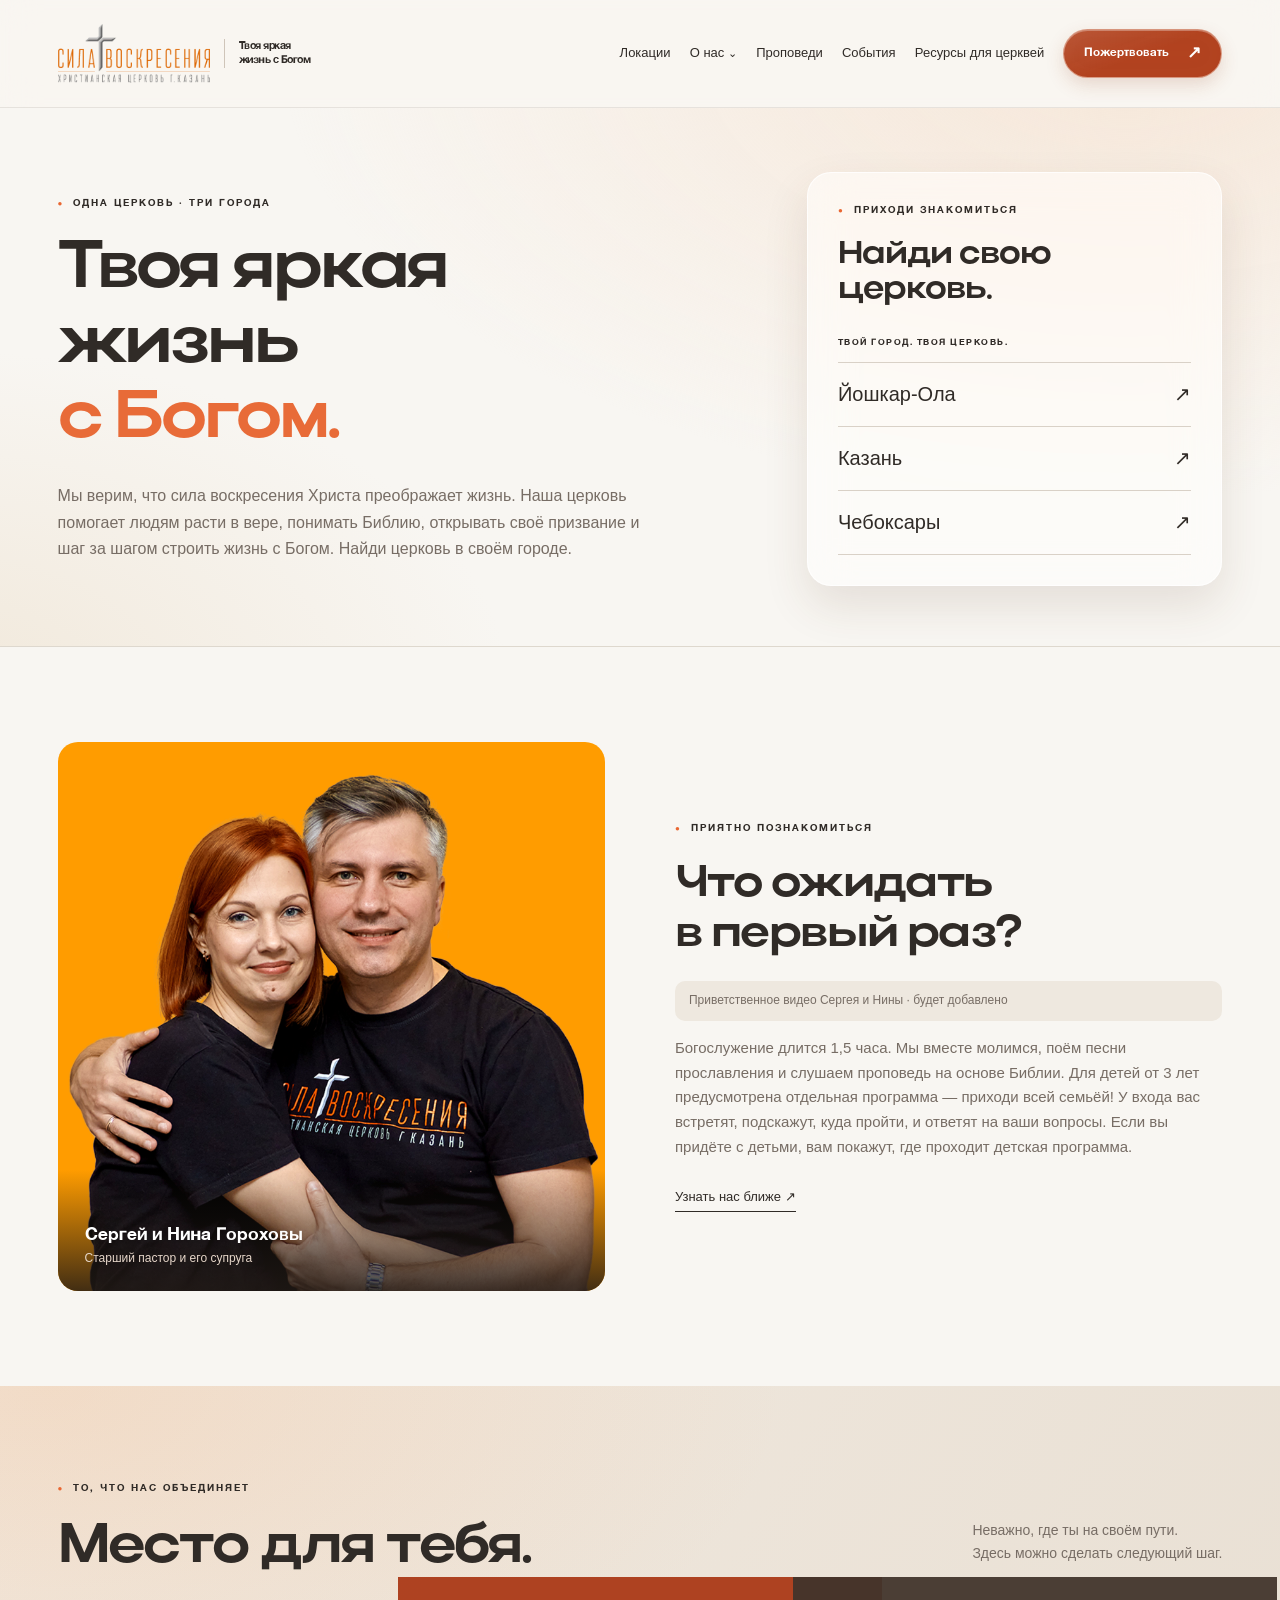
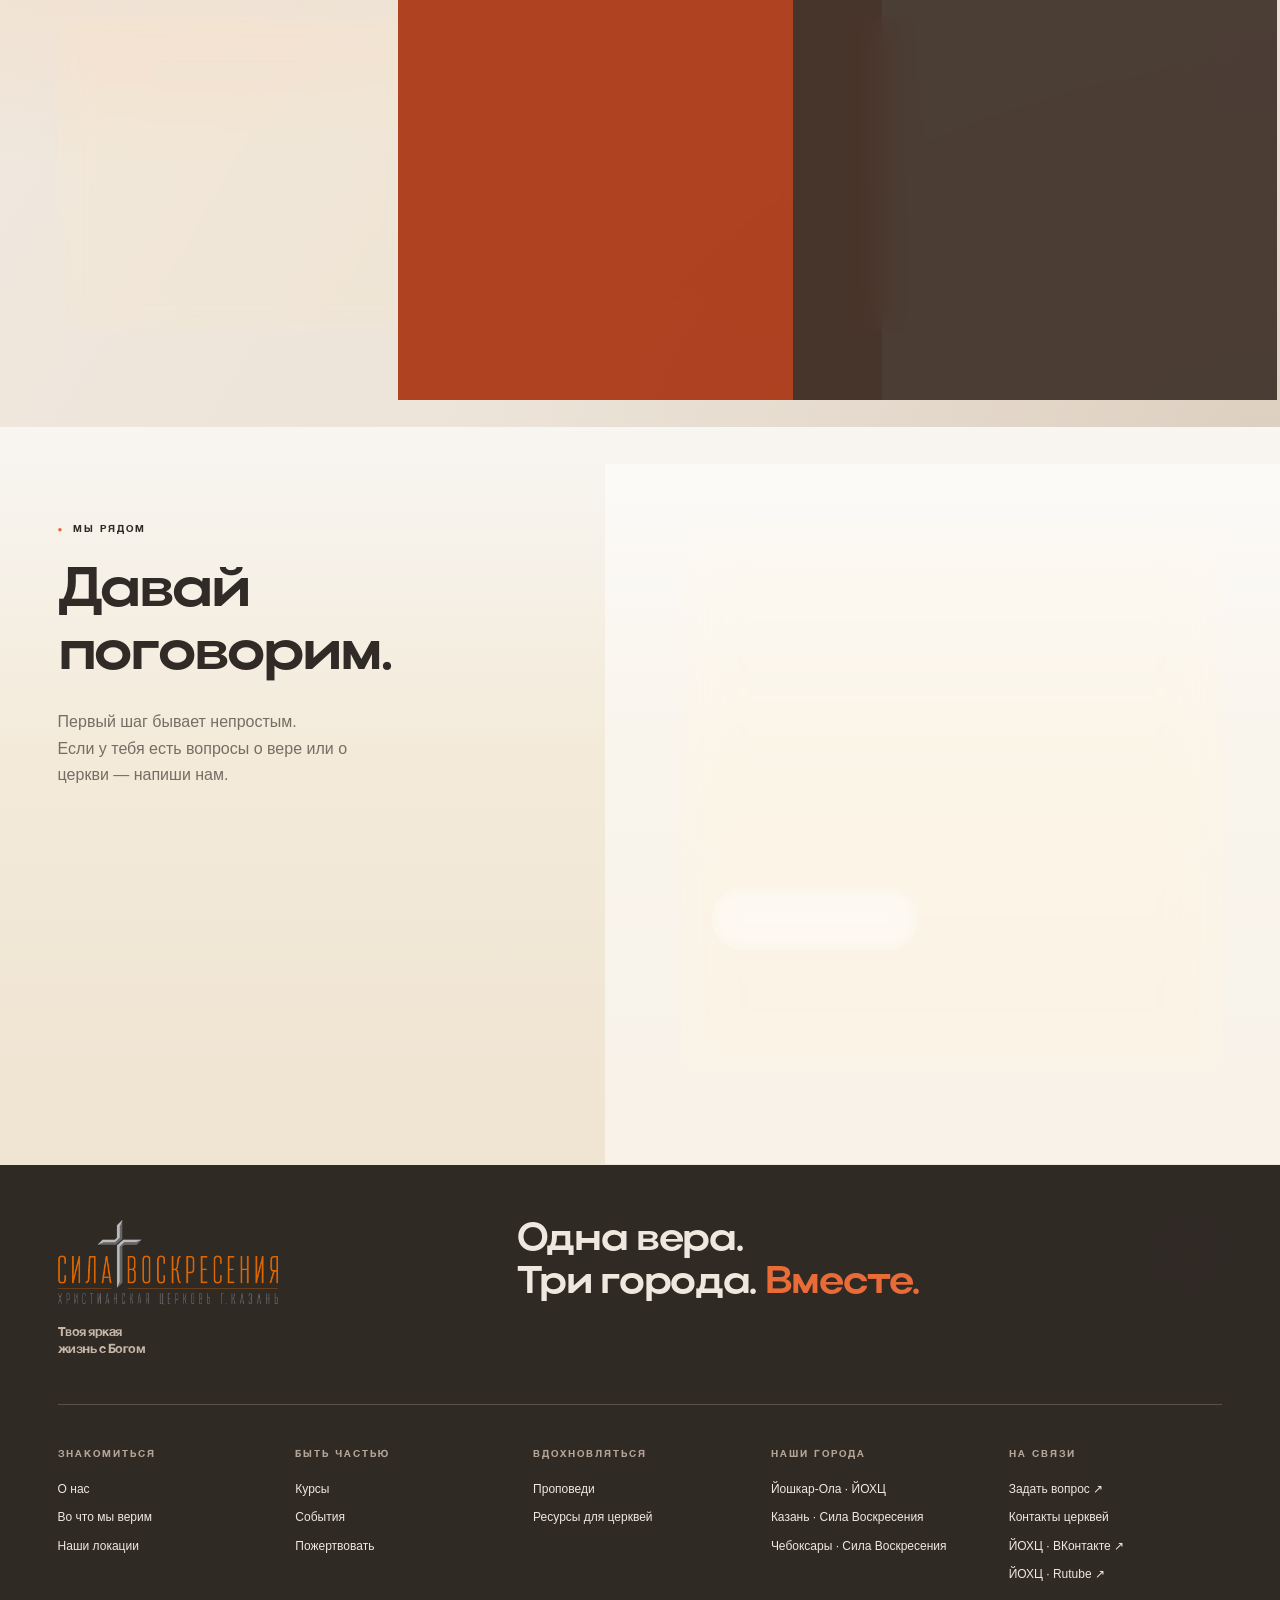
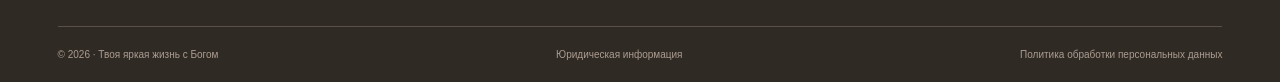
==== site/shell.html @ f7234755 "Import church website sources and assets from workspace archive Co-authored-by: arena-agent <2970537" ====
<!doctype html><html lang="ru"><head><meta charset="utf-8"><meta name="viewport" content="width=device-width, initial-scale=1"><title>Твоя яркая жизнь с Богом</title><link rel="stylesheet" href="style.css?v=glass2"></head><body><header><a class="brand" href="#/" aria-label="Главная"><img class="brand-logo" src="assets/logo.png" alt="Сила Воскресения — христианская церковь г. Казань"><span class="brand-tagline">Твоя яркая<br>жизнь с Богом</span></a><button class="mobile" aria-label="Открыть меню" onclick="document.querySelector('nav').classList.toggle('open')">☰</button><nav><a href="#/locations">Локации</a><div class="dropdown"><a href="#/about">О нас <small>⌄</small></a><div><a href="#/about">Кто мы</a><a href="#/beliefs">Во что мы верим</a><a href="#/courses">Курсы</a></div></div><a href="#/sermons">Проповеди</a><a href="#/events">События</a><a href="#/resources">Ресурсы для церквей</a><a class="button small" href="#/donate">Пожертвовать <span>↗</span></a></nav></header><main id="app"></main><footer><div class="footer-top"><a class="brand" href="#/"><img class="brand-logo" src="assets/logo.png" alt="Сила Воскресения — христианская церковь г. Казань"><span class="brand-tagline">Твоя яркая<br>жизнь с Богом</span></a><h2>Одна вера.<br>Три города. <em>Вместе.</em></h2><a class="round" href="#/locations">↗</a></div><div class="footer-links"><div><span class="eyebrow">ЗНАКОМИТЬСЯ</span><a href="#/about">О нас</a><a href="#/beliefs">Во что мы верим</a><a href="#/locations">Наши локации</a></div><div><span class="eyebrow">БЫТЬ ЧАСТЬЮ</span><a href="#/courses">Курсы</a><a href="#/events">События</a><a href="#/donate">Пожертвовать</a></div><div><span class="eyebrow">ВДОХНОВЛЯТЬСЯ</span><a href="#/sermons">Проповеди</a><a href="#/resources">Ресурсы для церквей</a></div><div><span class="eyebrow">НАШИ ГОРОДА</span><a href="#/city/0">Йошкар-Ола · ЙОХЦ</a><a href="#/city/1">Казань · Сила Воскресения</a><a href="#/city/2">Чебоксары · Сила Воскресения</a></div><div><span class="eyebrow">НА СВЯЗИ</span><a href="#/question">Задать вопрос ↗</a><span>Контакты церквей</span><a href="https://vk.ru/yoccenter" target="_blank" rel="noopener noreferrer">ЙОХЦ · ВКонтакте ↗</a><a href="https://rutube.ru/channel/25806339/" target="_blank" rel="noopener noreferrer">ЙОХЦ · Rutube ↗</a></div></div><div class="legal"><span>© 2026 · Твоя яркая жизнь с Богом</span><a href="#/legal">Юридическая информация</a><a href="#/privacy">Политика обработки персональных данных</a></div></footer><div id="toast" role="status"></div><script src="app.js?v=glass2"></script></body></html>
---- site/style.css ----
@font-face{font-family:Actaya;src:local('Actaya');font-weight:700}*{box-sizing:border-box}html{scroll-behavior:smooth}body{margin:0;background:#f8f6f2;color:#302b27;font-family:Helvetica,Arial,sans-serif;font-size:16px;line-height:1.55}a{color:inherit;text-decoration:none}button,input,textarea,select{font:inherit}button,a,input,textarea,select{ -webkit-tap-highlight-color:transparent}button{cursor:pointer}header{height:104px;display:flex;align-items:center;justify-content:space-between;padding:0 4.5%;border-bottom:1px solid #e1ddd5;background:#f8f6f2;position:relative;z-index:5}.brand{display:flex;align-items:center;gap:11px;font-size:15px;line-height:1.12;font-weight:700;letter-spacing:-.5px}.brand-mark{font-size:59px;color:#ed652c;line-height:1}nav{display:flex;gap:29px;align-items:center;font-size:13px}nav a:hover{color:#d75b2a}.dropdown{position:relative;padding:25px 0}.dropdown>div{display:none;position:absolute;top:65px;left:-20px;width:210px;background:#fff;padding:18px;box-shadow:0 12px 32px #32271d18}.dropdown:hover>div,.dropdown:focus-within>div{display:grid;gap:12px}.button{display:inline-flex;align-items:center;justify-content:space-between;gap:35px;padding:18px 25px;border:0;background:#ee6a32;color:#fff;border-radius:3px;font-size:14px;line-height:1.4;font-weight:500}.button:hover{background:#d95723;color:white}.button.small{padding:13px 18px;font-size:12px}.button.dark{background:#332d28}.button.outline{border:1px solid #c7beb4;background:none;color:#342b25}.eyebrow{text-transform:uppercase;font-size:10px;letter-spacing:2px;font-weight:600;display:block}.dot:before{content:'●';color:#e96732;margin-right:9px;font-size:8px}h1,h2,h3{font-family:Actaya,Helvetica,Arial,sans-serif;line-height:1.02;letter-spacing:-2.5px;font-weight:700;margin:0}h1{font-size:clamp(58px,6.5vw,102px)}h2{font-size:clamp(38px,4.4vw,66px)}h3{font-size:28px;letter-spacing:-1px}p{color:#776d65;line-height:1.65}em{font-style:normal;color:#e86b38}.hero{padding:59px 4.5% 0}.hero-top{display:grid;grid-template-columns:1.55fr 1fr;gap:9%;padding-bottom:46px}.hero h1{margin-top:22px;max-width:780px}.hero h1 em{display:block}.hero-aside{padding-top:15px}.hero-aside p{font-size:14px;max-width:370px;margin:0 0 22px}.location-list{border-top:1px solid #d9d1c7}.location-list a{display:flex;align-items:center;justify-content:space-between;padding:12px 2px;border-bottom:1px solid #d9d1c7;font-size:18px;font-weight:500}.location-list a:hover{color:#e86b38;padding-left:10px}.location-list small{font-size:10px;font-weight:400;color:#92867c;margin-left:12px}.hero-photo{height:460px;position:relative;overflow:hidden;border-radius:5px;background:#6a5847}.hero-photo img{width:100%;height:100%;object-fit:cover;object-position:50% 43%;filter:brightness(.72)}.hero-photo:after{content:'';position:absolute;inset:30% 0 0;background:linear-gradient(transparent,#24180cb3)}.photo-caption{position:absolute;bottom:32px;left:35px;color:#fff;z-index:1;font-size:30px;line-height:1.2;letter-spacing:-1px}.photo-caption small{display:block;font-size:10px;letter-spacing:2px;margin-bottom:15px}.photo-badge{position:absolute;bottom:30px;right:30px;z-index:1;border:1px solid #ffffff70;color:white;border-radius:40px;padding:9px 18px;font-size:11px}.ticker{display:flex;justify-content:space-between;padding:26px 3px;font-size:11px;letter-spacing:2px;border-bottom:1px solid #ded8ce}.ticker span:nth-child(even){color:#e96632}.section{padding:95px 4.5%}.section-heading{display:flex;justify-content:space-between;align-items:end;margin-bottom:38px;gap:30px}.section-heading .eyebrow{margin-bottom:20px}.section-heading p{max-width:340px;font-size:14px}.welcome{display:grid;grid-template-columns:1.1fr 1fr;gap:7%;align-items:center}.video-placeholder{height:370px;background:#e7e0d6;display:flex;align-items:center;justify-content:center;position:relative;border-radius:4px;overflow:hidden}.video-placeholder:before{content:'✳';position:absolute;font-size:360px;color:#ded2c2;transform:rotate(-10deg)}.play{height:72px;width:72px;background:#f8f6f2;border:0;border-radius:50%;z-index:1;font-size:20px;color:#e66a33}.video-placeholder .label{position:absolute;bottom:22px;left:24px;font-size:12px}.welcome h2{margin:22px 0}.welcome p{font-size:14px}.textlink{display:inline-block;border-bottom:1px solid;padding-bottom:4px;font-size:13px;margin-top:12px}.values{background:#eae4da}.value-grid{display:grid;grid-template-columns:repeat(3,1fr);gap:20px}.value-card{padding:32px;background:#f7f4ed;min-height:305px;border-radius:4px}.value-icon{font-size:62px;color:#db6537;height:100px;line-height:1}.value-card p{font-size:14px;max-width:310px}.value-card:nth-child(2){background:#d66d42;color:white}.value-card:nth-child(2) p,.value-card:nth-child(2) .value-icon{color:#ffede1}.value-card:nth-child(3){background:#4b4036;color:#fff}.value-card:nth-child(3) p{color:#d4c9be}.question{display:grid;grid-template-columns:1fr 1fr;gap:12%}.question h2{margin:23px 0}.question p{max-width:330px}.form-grid{display:grid;grid-template-columns:1fr 1fr;gap:17px}label{display:block;font-size:12px}input,select,textarea{width:100%;background:transparent;border:0;border-bottom:1px solid #c6bcb0;padding:13px 0;outline:none;border-radius:0;color:#3b322a}input:focus,select:focus,textarea:focus{border-color:#e86631}textarea{resize:vertical;min-height:90px}.full{grid-column:1/-1}.check{display:flex;gap:10px;align-items:start;font-size:10px;color:#7d746c;margin:20px 0}.check input{width:auto;margin-top:3px}.check a{text-decoration:underline}footer{padding:55px 4.5% 20px;background:#302a25;color:#eee8de}.footer-top{display:flex;align-items:start;justify-content:space-between;padding-bottom:45px;border-bottom:1px solid #5a5047}.footer-top h2{font-size:45px}.round{border:1px solid #827366;border-radius:50%;width:65px;height:65px;display:grid;place-items:center;font-size:28px}.footer-links{display:grid;grid-template-columns:repeat(4,1fr);padding:42px 0;gap:20px}.footer-links>div{display:flex;flex-direction:column;gap:10px;font-size:12px}.footer-links .eyebrow{color:#b5a596;margin-bottom:7px}.legal{display:flex;justify-content:space-between;gap:20px;border-top:1px solid #5a5047;padding-top:20px;color:#ab9d91;font-size:10px}.page-head{padding:65px 4.5% 48px;background:#eee8df}.page-head h1{font-size:70px;margin:22px 0}.page-head p{max-width:650px}.crumb{font-size:12px;color:#918176}.cards{display:grid;grid-template-columns:repeat(3,1fr);gap:24px}.card{padding:32px;border:1px solid #d9d0c4;border-radius:4px;display:flex;flex-direction:column;align-items:start;gap:18px}.card .number{font-size:12px;color:#b09784}.card p{font-size:14px;flex:1;margin:0}.card a{margin-top:auto}.card h3{line-height:1.15}.filters{display:flex;flex-wrap:wrap;gap:10px;margin-bottom:35px}.chip{border:1px solid #cfc4b6;border-radius:30px;background:none;color:#66594e;padding:10px 22px;font-size:13px}.chip.active{background:#e86b38;color:white;border-color:#e86b38}.content{max-width:850px;margin:auto}.content h2{font-size:40px;margin:42px 0 20px}.content h3{margin:30px 0 15px}.content p{font-size:16px}.content li{margin-bottom:18px;color:#776d65}.placeholder{background:#e9e2d8;padding:45px 30px;border-radius:4px;text-align:center;color:#8f7f70;min-height:150px;display:grid;place-items:center}.info-grid{display:grid;grid-template-columns:1fr 1fr;gap:24px;margin:30px 0}.empty{padding:45px;border:1px dashed #c6b8a8;color:#847364;text-align:center}.notice{font-size:12px;color:#8f7764;background:#eee7dd;padding:16px 20px;margin-top:20px}.mobile{display:none}#toast{position:fixed;bottom:25px;left:50%;transform:translateX(-50%);padding:18px 25px;background:#302a25;color:#fff;z-index:20;border-radius:4px;display:none;max-width:90%;font-size:14px}.search{max-width:550px;margin-bottom:30px}.donate-options{display:grid;grid-template-columns:1fr 1fr;gap:12px;margin-bottom:25px}.donate-options button{border:1px solid #d2c5b5;padding:18px;background:transparent;text-align:left}.donate-options button.active{border-color:#e86b38;background:#f5e0d3}@media(min-width:1500px){body{max-width:1800px;margin:auto}}@media(max-width:1050px){nav{gap:15px;font-size:11px}header{padding:0 3%}.brand{font-size:12px}.hero-top{gap:5%}.location-list small{display:none}}@media(max-width:760px){header{height:80px;padding:0 6%}.brand{font-size:13px}.brand-mark{font-size:48px}.mobile{display:block;border:0;background:none;font-size:26px}nav{display:none;position:absolute;top:80px;left:0;right:0;background:#f8f6f2;padding:25px 6%;font-size:15px;box-shadow:0 12px 20px #352b241a}nav.open{display:flex;flex-direction:column;align-items:stretch}.dropdown{padding:0}.dropdown>div{position:static;box-shadow:none;background:none}.hero{padding:35px 6% 0}.hero-top{grid-template-columns:1fr;gap:28px;padding-bottom:30px}h1{font-size:61px;letter-spacing:-3px}.hero h1{margin-top:18px}.hero-aside{padding:0}.hero-aside p{max-width:100%;font-size:14px}.hero-photo{height:340px}.photo-caption{left:22px;bottom:25px;font-size:25px}.photo-badge{display:none}.ticker{font-size:8px;letter-spacing:1px}.ticker span:last-child,.ticker span:nth-last-child(2){display:none}.section{padding:58px 6%}.welcome,.question{grid-template-columns:1fr;gap:35px}.video-placeholder{height:280px}.welcome{display:flex;flex-direction:column-reverse;align-items:stretch}.section-heading{align-items:start;flex-direction:column;gap:10px}.section-heading p{margin:0}.value-grid,.cards{grid-template-columns:1fr}.value-card{min-height:260px}.footer-top{flex-wrap:wrap;gap:35px}.footer-top h2{font-size:34px}.round{width:48px;height:48px}.footer-links{grid-template-columns:1fr 1fr;gap:30px}.legal{flex-direction:column;gap:12px}.page-head{padding:40px 6% 30px}.page-head h1{font-size:49px;letter-spacing:-2px}.info-grid,.donate-options{grid-template-columns:1fr}.form-grid{gap:18px}.content h2{font-size:34px}.question h2{font-size:48px}}

/* Brand assets and softer controls */
.brand-logo{display:block;width:170px;height:auto;flex-shrink:0}.brand-tagline{padding-left:14px;border-left:1px solid #cfc5b9;font-size:12px;line-height:1.3;white-space:nowrap}header .brand{gap:14px}header nav{gap:21px}footer .brand{flex-direction:column;align-items:start;gap:20px}footer .brand-logo{width:220px}footer .brand-tagline{border-left:0;padding:0;color:#c6b7a9;font-size:13px}.button{border-radius:999px;transition:background .2s,transform .2s,box-shadow .2s}.button:hover{transform:translateY(-2px);box-shadow:0 7px 18px #8d42151a}.button:active{transform:translateY(0);box-shadow:none}.button span{font-size:17px}.donate-options button{border-radius:16px;transition:background .2s,border-color .2s}.chip{transition:background .2s,transform .2s}.chip:hover{transform:translateY(-1px);border-color:#e86b38}a:focus-visible,button:focus-visible{outline:3px solid #e86b38;outline-offset:5px}.pastor-portrait{margin:0;position:relative;background:#ff9c00;border-radius:20px;overflow:hidden}.pastor-portrait img{display:block;width:100%;height:auto}.pastor-portrait figcaption{position:absolute;bottom:0;left:0;right:0;padding:52px 27px 24px;background:linear-gradient(transparent,#211a16d9);color:#fff;display:flex;flex-direction:column;line-height:1.5}.pastor-portrait figcaption strong{font-size:18px;font-weight:500}.pastor-portrait figcaption span{font-size:12px;color:#e6d6c9}.content>.pastor-portrait{max-width:620px}.welcome .pastor-portrait{max-width:560px}.mobile{border-radius:10px}
@media(max-width:1200px) and (min-width:761px){header .brand-tagline{display:none}header nav{gap:16px}.brand-logo{width:150px}}
@media(max-width:760px){header .brand-logo{width:145px}header .brand{gap:10px}header .brand-tagline{font-size:10px;padding-left:10px}.welcome .pastor-portrait{width:100%;max-width:100%}.pastor-portrait{border-radius:16px}.pastor-portrait figcaption{padding:45px 20px 20px}.button{padding:16px 23px}.footer-top .brand{width:100%}}

/* Layout revision: header, hero and actions */
header{height:auto;min-height:108px;gap:28px;padding:18px 4.5%}header .brand{flex-shrink:0}header .brand-logo{width:152px}header .brand-tagline{display:block;font-size:11px}header nav{gap:clamp(14px,1.5vw,25px);flex-wrap:nowrap}header nav>a,.dropdown>a{white-space:nowrap}.button{max-width:100%;min-height:48px;gap:18px;text-align:left;line-height:1.4;vertical-align:middle;flex-shrink:0}.button span{flex-shrink:0}.button.small{min-height:44px;padding:12px 20px;white-space:nowrap}.card{min-width:0}.card .button{width:100%;margin-top:auto;white-space:normal}.hero{padding-top:64px;padding-bottom:60px;border-bottom:1px solid #ded8ce}.hero-top{grid-template-columns:minmax(0,1.35fr) minmax(290px,.85fr);gap:clamp(36px,7vw,110px);padding:0;align-items:center}.hero h1{font-size:clamp(58px,6.3vw,96px);letter-spacing:-3.5px}.vision-copy{font-size:16px;max-width:590px;margin:26px 0 0}.hero-aside{padding:30px;background:#eee8df;border:1px solid #ded5ca;border-radius:20px;min-width:0}.hero-aside h2{font-size:38px;letter-spacing:-1.5px;margin:18px 0 28px}.hero-aside>.eyebrow:not(.dot){font-size:9px;letter-spacing:1.5px}.location-list a{gap:20px;font-size:20px;padding:16px 0}.location-list a>span:first-child{min-width:0}.location-list small{display:none}.location-list a>span:last-child{flex-shrink:0}.welcome{grid-template-columns:minmax(0,1fr) minmax(0,1fr);gap:6%}.welcome p{font-size:15px}.video-note{padding:10px 14px;border-radius:10px;background:#eee8df;font-size:12px!important}.question{grid-template-columns:minmax(0,1fr) minmax(0,1fr);gap:7%}.form-grid>*{min-width:0}.info-grid{grid-template-columns:repeat(2,minmax(0,1fr))}.content>.button{margin:8px 8px 8px 0}.footer-top{gap:32px}.footer-top h2{min-width:0}h1,h2,h3{overflow-wrap:break-word}
@media(max-width:1250px){header{min-height:94px;padding:14px 5%}header .brand-tagline{display:block}.mobile{display:grid;place-items:center;width:46px;height:46px;border:1px solid #d6cabe;background:transparent;font-size:25px;flex-shrink:0}header nav{display:none;position:absolute;top:100%;left:0;right:0;padding:24px 5%;background:#f8f6f2;border-bottom:1px solid #d7cbbd;box-shadow:0 12px 20px #352b2410;font-size:15px}header nav.open{display:flex;flex-direction:column;align-items:stretch;gap:0}header nav.open>a{padding:14px 0;border-bottom:1px solid #e2d9cf}header nav.open>.button{padding:14px 22px;margin-top:15px;align-self:flex-start;border-bottom:0}.dropdown{padding:14px 0;border-bottom:1px solid #e2d9cf}.dropdown>div{position:static;box-shadow:none;padding:16px 0 0 16px;background:transparent;width:auto;gap:14px}.hero-top{gap:35px}.value-card{padding:26px}.cards{grid-template-columns:repeat(2,minmax(0,1fr))}}
@media(min-width:761px) and (max-width:1000px){.hero h1{font-size:60px}.hero-top{grid-template-columns:minmax(0,1.15fr) minmax(280px,1fr);gap:28px}.hero-aside{padding:24px}.vision-copy{font-size:14px}.hero-aside h2{font-size:33px}.section{padding-top:65px;padding-bottom:65px}.value-grid{gap:14px}.value-card{padding:22px}.value-card h3{font-size:24px}.value-card p{font-size:13px}}
@media(max-width:760px){header{min-height:88px;padding:14px 6%}header .brand-logo{width:138px}header .brand-tagline{font-size:10px;display:block}.hero{padding:36px 6% 42px}.hero-top{grid-template-columns:minmax(0,1fr);gap:32px}.hero h1{font-size:clamp(46px,9.5vw,66px);letter-spacing:-2.5px}.hero-aside{padding:24px}.hero-aside h2{font-size:34px}.vision-copy{font-size:15px;max-width:100%}.welcome{display:grid;grid-template-columns:minmax(0,1fr);gap:30px}.welcome .pastor-portrait{order:0}.welcome>div{order:1}.question{grid-template-columns:minmax(0,1fr);gap:28px}.cards,.info-grid{grid-template-columns:minmax(0,1fr)}.card .button{width:auto}.footer-top h2{font-size:32px}.footer-top .round{flex-shrink:0}.form-grid{grid-template-columns:minmax(0,1fr)}.full{grid-column:auto}.button{min-height:48px}.value-grid{grid-template-columns:minmax(0,1fr)}}
@media(max-width:380px){header .brand-tagline{font-size:9px;padding-left:8px}header .brand-logo{width:115px}.mobile{width:40px;height:40px}.hero h1{font-size:44px}}

/* Supplied Actay Wide Bold, with Cyrillic */
@font-face{font-family:'Actay Wide';src:url('assets/fonts/ActayWide-Bold.otf') format('opentype');font-weight:700;font-style:normal;font-display:swap}
h1,h2,h3{font-family:'Actay Wide',Helvetica,Arial,sans-serif;font-weight:700;letter-spacing:-.035em;line-height:1.12}
.hero h1{font-size:clamp(48px,5.3vw,82px);letter-spacing:-.045em;line-height:1.1}.hero-aside h2{font-size:32px;letter-spacing:-.03em}.page-head h1{font-size:clamp(38px,5.3vw,70px)}.card h3{font-size:25px;line-height:1.2}.value-card h3{font-size:25px}.footer-top h2{font-size:38px}.content h2{font-size:36px}.welcome h2{font-size:clamp(32px,3.5vw,52px)}
@media(max-width:1000px) and (min-width:761px){.hero h1{font-size:48px}.hero-top{grid-template-columns:minmax(0,1.15fr) minmax(280px,1fr)}.hero-aside h2{font-size:29px}.value-card h3{font-size:20px}.value-card{padding:20px}}
@media(max-width:760px){.hero h1{font-size:clamp(37px,7.6vw,59px)}h2{font-size:34px}.hero-aside h2{font-size:30px}.value-card h3{font-size:25px}.question h2{font-size:38px}.footer-top h2{font-size:29px}.content h2{font-size:30px}}

/* ---- Стекло в стиле Apple: точечно и сдержанно ---- */
html{scroll-padding-top:118px}
header{position:sticky;top:0;z-index:15;background:rgba(248,246,242,.72);-webkit-backdrop-filter:blur(18px) saturate(1.6);backdrop-filter:blur(18px) saturate(1.6);border-bottom:1px solid rgba(60,50,40,.1)}
.hero{background:radial-gradient(120% 150% at 88% -10%,#f6e7d9 0%,rgba(246,231,217,0) 55%),radial-gradient(90% 130% at -5% 110%,#f1e8da 0%,rgba(241,232,218,0) 50%)}
.hero-aside{background:rgba(255,255,255,.55);-webkit-backdrop-filter:blur(22px) saturate(1.5);backdrop-filter:blur(22px) saturate(1.5);border:1px solid rgba(255,255,255,.75);border-radius:24px;box-shadow:0 20px 45px rgba(90,60,35,.12)}
.dropdown>div{background:rgba(255,255,255,.8);-webkit-backdrop-filter:blur(20px) saturate(1.6);backdrop-filter:blur(20px) saturate(1.6);border:1px solid rgba(255,255,255,.85);border-radius:14px;box-shadow:0 16px 40px rgba(50,39,29,.16)}
.question{background:linear-gradient(180deg,#f8f6f2 0%,#f3ead9 45%,#f0e4d2 100%)}
.question form{background:rgba(255,255,255,.5);-webkit-backdrop-filter:blur(24px) saturate(1.5);backdrop-filter:blur(24px) saturate(1.5);border:1px solid rgba(255,255,255,.7);border-radius:22px;padding:30px;box-shadow:0 18px 50px rgba(60,45,30,.1)}
.question .notice{background:rgba(238,231,221,.55);border-radius:10px}
#toast{background:rgba(48,42,37,.78);-webkit-backdrop-filter:blur(16px) saturate(1.4);backdrop-filter:blur(16px) saturate(1.4);border:1px solid rgba(255,255,255,.14);border-radius:16px}
@media(max-width:760px){nav{top:100%;background:rgba(248,246,242,.9);-webkit-backdrop-filter:blur(24px) saturate(1.5);backdrop-filter:blur(24px) saturate(1.5);border-bottom:1px solid rgba(60,50,40,.1)}.dropdown>div{background:none;border:0;box-shadow:none;-webkit-backdrop-filter:none;backdrop-filter:none}.question form{padding:22px;border-radius:18px}html{scroll-padding-top:96px}}
@supports not ((backdrop-filter:blur(2px)) or (-webkit-backdrop-filter:blur(2px))){header{background:#f8f6f2}.hero-aside{background:#eee8df}.dropdown>div{background:#fff}.question form{background:#f7f4ed}#toast{background:#302a25}}
@media (prefers-reduced-transparency:reduce){header{background:#f8f6f2}.hero-aside{background:#eee8df}.dropdown>div{background:#fff}.question form{background:#f7f4ed}#toast{background:#302a25}}

/* Helvetica с кириллицей: в предоставленном файле есть только жирное начертание.
   Для обычного текста используем установленную Helvetica / Arial. */
@font-face{
  font-family:'Church Helvetica Bold';
  src:url('assets/fonts/helvetica_boldcyrusbyme.otf') format('opentype');
  font-style:normal;
  font-weight:700;
  font-display:swap;
}
strong,b,.brand-tagline,.eyebrow,.button,.chip.active{
  font-family:'Church Helvetica Bold',Helvetica,Arial,sans-serif;
}

/* Мягкие цветные блики под стеклом, без потери исходной палитры. */
.values{
  background:
    radial-gradient(ellipse at 4% 0%,rgba(243,189,145,.31),transparent 42%),
    radial-gradient(ellipse at 98% 100%,rgba(177,140,111,.18),transparent 44%),
    linear-gradient(120deg,#f1e9df,#e8dfd3);
}
.value-card,.card{
  border-radius:26px;
  border:1px solid rgba(255,255,255,.78);
  background:linear-gradient(145deg,rgba(255,255,255,.76),rgba(255,253,249,.43));
  box-shadow:inset 0 1px 0 rgba(255,255,255,.78),0 14px 36px rgba(85,60,41,.09);
  -webkit-backdrop-filter:blur(18px) saturate(135%);
  backdrop-filter:blur(18px) saturate(135%);
}
.value-card:nth-child(2){
  color:#fff;
  border-color:rgba(255,239,226,.38);
  background:
    linear-gradient(150deg,rgba(255,255,255,.11),transparent 46%),
    rgba(171,56,22,.94);
  box-shadow:inset 0 1px 0 rgba(255,255,255,.32),0 14px 36px rgba(113,55,30,.16);
}
.value-card:nth-child(2) p{color:#fff7f1}
.value-card:nth-child(2) .value-icon{color:#ffeddf}
.value-card:nth-child(3){
  color:#fff;
  border-color:rgba(255,246,237,.25);
  background:
    linear-gradient(150deg,rgba(255,255,255,.10),transparent 47%),
    rgba(65,52,43,.94);
  box-shadow:inset 0 1px 0 rgba(255,255,255,.25),0 14px 36px rgba(59,43,33,.15);
}
.value-card:nth-child(3) p{color:#eee5dc}

/* Полупрозрачные, но контрастные кнопки с тонкой внутренней подсветкой. */
.button{
  font-weight:700;
  color:#fff;
  border:1px solid rgba(255,239,225,.48);
  background:linear-gradient(160deg,rgba(255,255,255,.10),transparent 52%),rgba(174,56,19,.94);
  box-shadow:inset 0 1px 0 rgba(255,255,255,.30),0 7px 18px rgba(145,57,24,.17);
  -webkit-backdrop-filter:blur(14px) saturate(145%);
  backdrop-filter:blur(14px) saturate(145%);
  transition:background .2s,border-color .2s,transform .2s,box-shadow .2s;
}
.button:hover{
  color:#fff;
  background:linear-gradient(160deg,rgba(255,255,255,.11),transparent 52%),rgba(157,48,16,.96);
  border-color:rgba(255,244,231,.62);
  box-shadow:inset 0 1px 0 rgba(255,255,255,.36),0 10px 22px rgba(145,57,24,.22);
}
.button:active{transform:translateY(0);box-shadow:inset 0 1px 4px rgba(82,31,12,.16)}
.button.dark{
  background:linear-gradient(160deg,rgba(255,255,255,.12),transparent 55%),rgba(47,39,34,.94);
  border-color:rgba(255,255,255,.25);
}
.button.dark:hover{background:linear-gradient(160deg,rgba(255,255,255,.12),transparent 55%),rgba(37,30,26,.97)}
.button.outline{
  color:#45362c;
  border-color:rgba(132,101,79,.30);
  background:linear-gradient(150deg,rgba(255,255,255,.75),rgba(255,252,247,.36));
  box-shadow:inset 0 1px 0 rgba(255,255,255,.9),0 5px 15px rgba(75,52,36,.08);
}
.button.outline:hover{
  color:#9a3f1d;
  border-color:rgba(178,93,51,.45);
  background:linear-gradient(150deg,rgba(255,255,255,.9),rgba(249,237,226,.68));
  box-shadow:inset 0 1px 0 rgba(255,255,255,.95),0 8px 20px rgba(75,52,36,.12);
}
.chip,.donate-options button,.mobile{
  background:linear-gradient(145deg,rgba(255,255,255,.70),rgba(255,252,248,.32));
  border-color:rgba(149,122,103,.32);
  box-shadow:inset 0 1px 0 rgba(255,255,255,.75),0 5px 15px rgba(75,52,36,.05);
  -webkit-backdrop-filter:blur(14px) saturate(135%);
  backdrop-filter:blur(14px) saturate(135%);
}
.chip.active{
  color:#fff;
  border-color:rgba(162,54,20,.65);
  background:linear-gradient(155deg,rgba(255,255,255,.10),transparent 55%),rgba(174,56,19,.94);
  box-shadow:inset 0 1px 0 rgba(255,255,255,.28),0 5px 14px rgba(145,57,24,.16);
  font-weight:700;
}
.donate-options button.active{
  background:linear-gradient(145deg,rgba(255,247,239,.92),rgba(245,218,198,.72));
  border-color:#d46b39;
}
.round{
  background:linear-gradient(145deg,rgba(255,255,255,.13),rgba(255,255,255,.02));
  border-color:rgba(255,255,255,.3);
  box-shadow:inset 0 1px 0 rgba(255,255,255,.12);
  -webkit-backdrop-filter:blur(12px);
  backdrop-filter:blur(12px);
}
@media(max-width:1250px){
  header nav{
    background:rgba(248,246,242,.91);
    -webkit-backdrop-filter:blur(24px) saturate(150%);
    backdrop-filter:blur(24px) saturate(150%);
  }
  header .dropdown>div{background:none;border:0;box-shadow:none;-webkit-backdrop-filter:none;backdrop-filter:none}
}
@media(max-width:760px){.value-card,.card{border-radius:22px}}
@media (prefers-reduced-motion:reduce){html{scroll-behavior:auto}.button,.chip{transition:none}.button:hover,.chip:hover{transform:none}}
@supports not ((backdrop-filter:blur(2px)) or (-webkit-backdrop-filter:blur(2px))){
  .value-card,.card{background:#f9f6f0}
  .value-card:nth-child(2){background:#b54520}
  .value-card:nth-child(3){background:#43372f}
  .button{background:#b3411c}
  .button.dark{background:#302a25}
  .button.outline,.chip,.donate-options button,.mobile{background:#faf7f2}
  .chip.active{background:#b3411c}
}
@media (prefers-reduced-transparency:reduce){
  .value-card,.card{background:#f9f6f0;-webkit-backdrop-filter:none;backdrop-filter:none}
  .value-card:nth-child(2){background:#b54520}
  .value-card:nth-child(3){background:#43372f}
  .button{background:#b3411c;-webkit-backdrop-filter:none;backdrop-filter:none}
  .button.dark{background:#302a25}
  .button.outline,.chip,.donate-options button,.mobile{background:#faf7f2;-webkit-backdrop-filter:none;backdrop-filter:none}
  .chip.active{background:#b3411c}
  header nav{background:#f8f6f2;-webkit-backdrop-filter:none;backdrop-filter:none}
}
/* Updated local churches and donation destinations */
.local-page .content{max-width:1040px}.local-intro{max-width:780px}.local-page .info-grid{align-items:stretch}.local-page .info-grid .card h3{font-size:clamp(22px,2.3vw,30px);line-height:1.3}.local-page .info-grid .card{justify-content:center}.local-page .info-grid .button{margin-top:18px;width:auto}.local-pastor{max-width:480px!important;margin-top:25px}.local-page h2{margin-top:64px}.ministry-grid{display:grid;grid-template-columns:repeat(2,minmax(0,1fr));gap:20px;margin:28px 0}.ministry-grid .card h3{font-size:25px}.ministry-grid .card p{font-size:15px}.age-groups{display:flex;flex-wrap:wrap;gap:12px;margin:22px 0}.age-groups span{display:inline-flex;align-items:center;padding:14px 20px;background:linear-gradient(135deg,#ffffffb5,#f1dfcf75);border:1px solid #ffffffd9;box-shadow:inset 0 1px 0 #fff,0 5px 20px #48332408;border-radius:18px;backdrop-filter:blur(14px)}.action-row{display:flex;flex-wrap:wrap;gap:12px;margin:24px 0}.muted{font-size:13px!important;color:#827265}.pending-links{line-height:2}.donation-choice{display:flex;justify-content:space-between;gap:16px;align-items:center;border:1px solid #ddd0c2;border-radius:18px;padding:20px;background:linear-gradient(140deg,#ffffffa8,#f0e5d95c);box-shadow:inset 0 1px 0 #fff;backdrop-filter:blur(15px);font-size:14px;transition:border-color .2s,background .2s}.donation-choice:hover{border-color:#dc9065}.donation-choice.active{border-color:#d46b39;background:linear-gradient(145deg,#fff7efe8,#f5dac6b8);box-shadow:inset 0 1px 0 #fff,0 5px 20px #a4632220}.donation-choice>span:last-child{flex-shrink:0;color:#ad4e29}.donation-panel{padding:30px;border:1px solid #fff;border-radius:24px;background:linear-gradient(130deg,#ffffffa8,#f0e5d968);box-shadow:inset 0 1px 0 #fff,0 8px 25px #48332408;backdrop-filter:blur(20px)}.donation-panel h3{font-size:25px;line-height:1.3}.donation-panel label{max-width:340px}.donation-panel .button{margin:12px 0}.footer-links{grid-template-columns:repeat(5,minmax(0,1fr));gap:24px}.footer-links>div{min-width:0}.footer-links a{overflow-wrap:anywhere}
@media(max-width:1050px){.footer-links{grid-template-columns:repeat(3,minmax(0,1fr))}}
@media(max-width:760px){.ministry-grid{grid-template-columns:minmax(0,1fr)}.local-page h2{margin-top:45px}.local-page .info-grid .card h3{font-size:24px}.donation-panel{padding:22px}.donation-panel .button{white-space:normal;max-width:100%}.footer-links{grid-template-columns:repeat(2,minmax(0,1fr))}.age-groups{gap:8px}.age-groups span{font-size:14px;padding:12px 16px}}
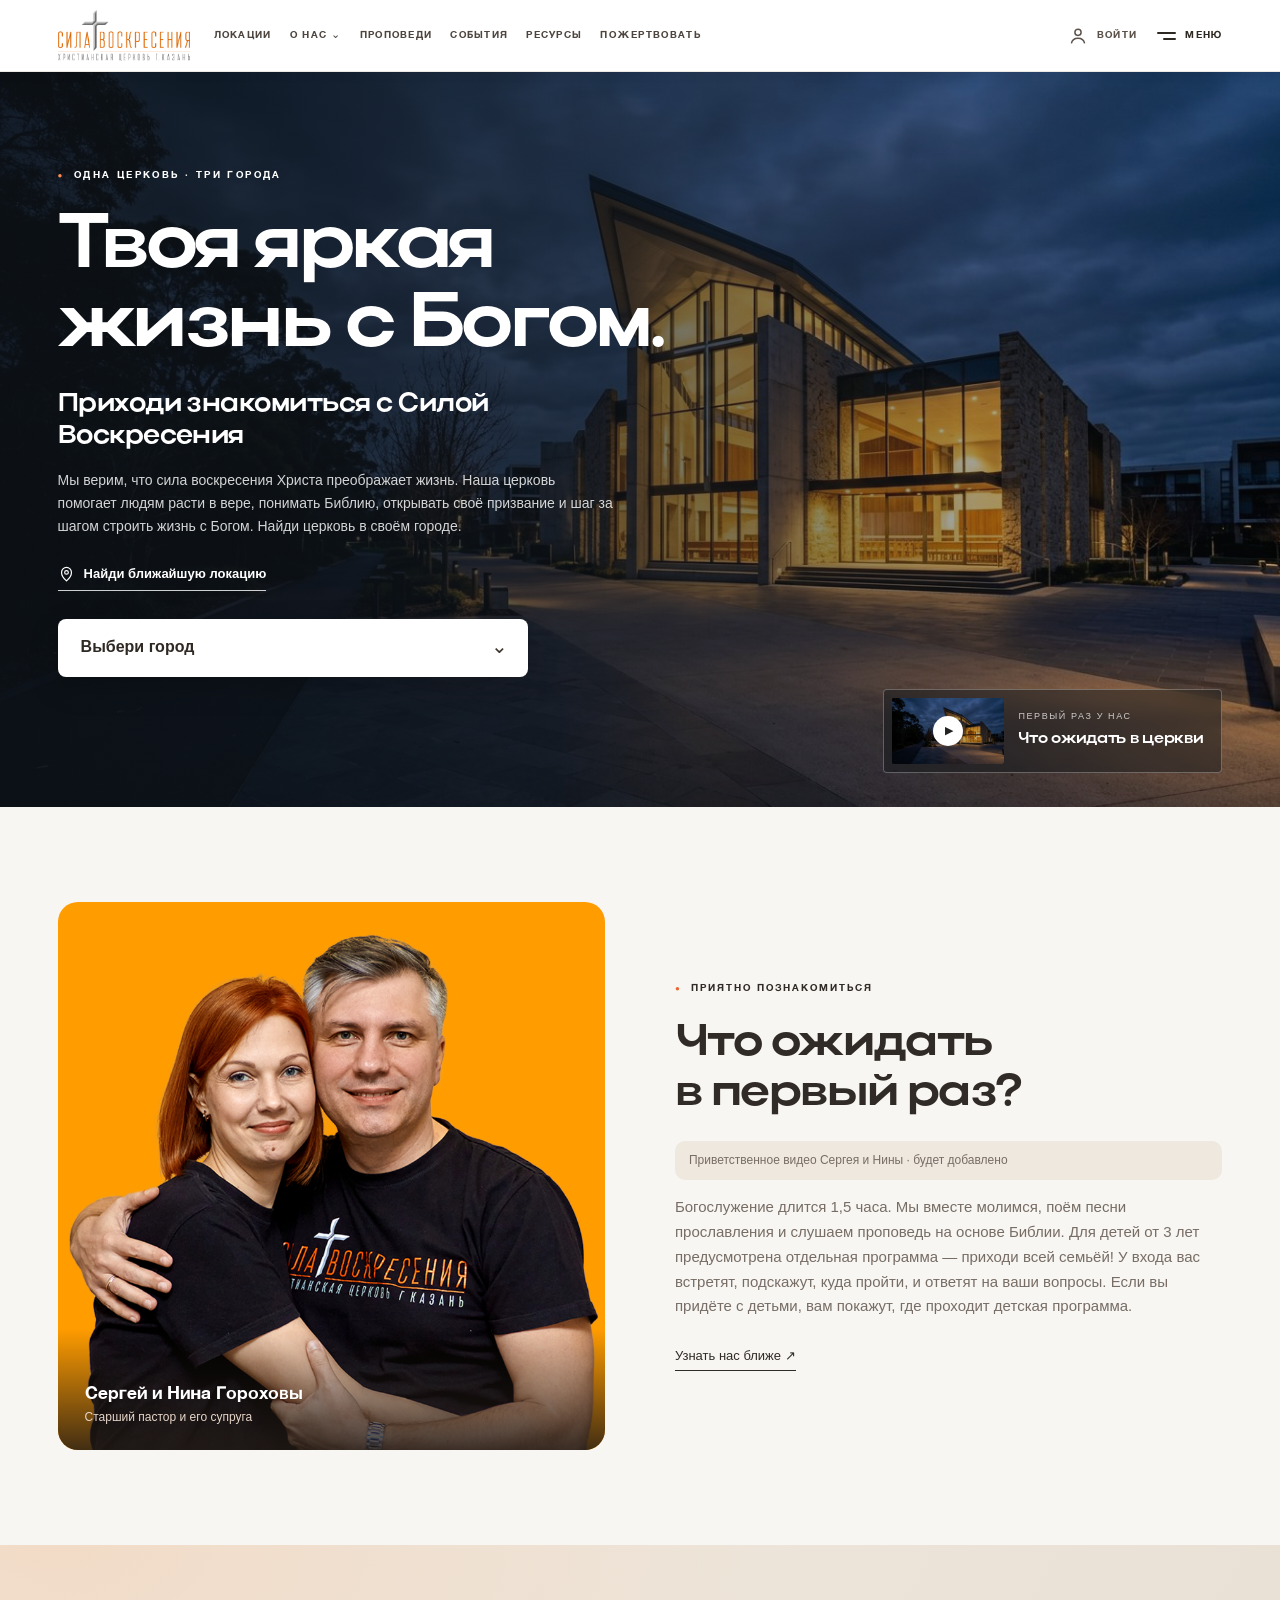
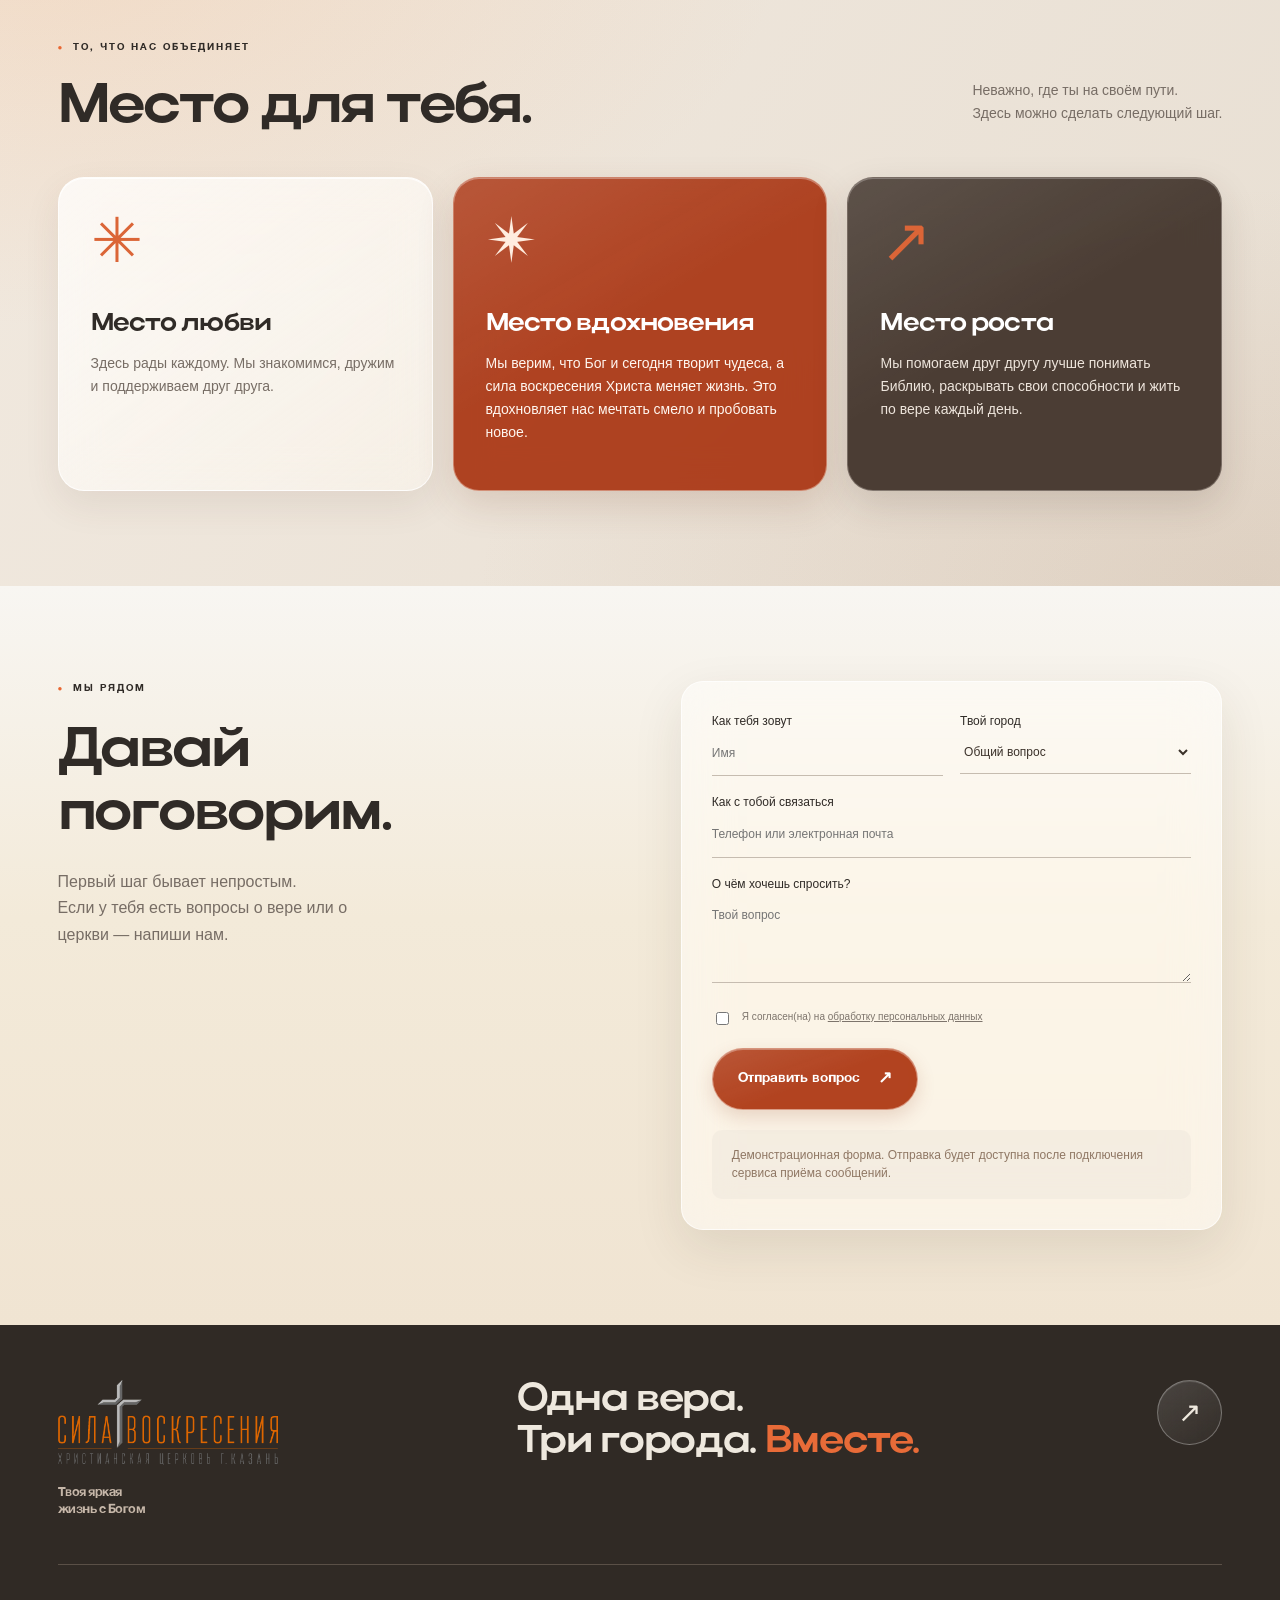
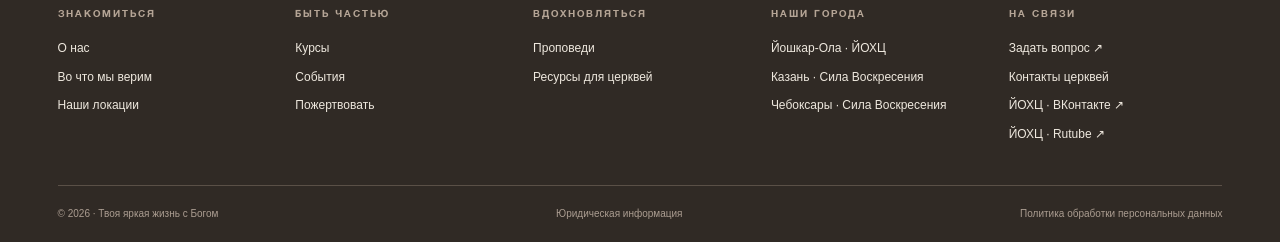
==== commit 628e6d57: "Restyle header and hero after supplied reference Co-authored-by: arena-agent <297053741+arena-agent@" ====
--- a/site/shell.html
+++ b/site/shell.html
@@ -1 +1 @@
-<!doctype html><html lang="ru"><head><meta charset="utf-8"><meta name="viewport" content="width=device-width, initial-scale=1"><title>Твоя яркая жизнь с Богом</title><link rel="stylesheet" href="style.css?v=glass2"></head><body><header><a class="brand" href="#/" aria-label="Главная"><img class="brand-logo" src="assets/logo.png" alt="Сила Воскресения — христианская церковь г. Казань"><span class="brand-tagline">Твоя яркая<br>жизнь с Богом</span></a><button class="mobile" aria-label="Открыть меню" onclick="document.querySelector('nav').classList.toggle('open')">☰</button><nav><a href="#/locations">Локации</a><div class="dropdown"><a href="#/about">О нас <small>⌄</small></a><div><a href="#/about">Кто мы</a><a href="#/beliefs">Во что мы верим</a><a href="#/courses">Курсы</a></div></div><a href="#/sermons">Проповеди</a><a href="#/events">События</a><a href="#/resources">Ресурсы для церквей</a><a class="button small" href="#/donate">Пожертвовать <span>↗</span></a></nav></header><main id="app"></main><footer><div class="footer-top"><a class="brand" href="#/"><img class="brand-logo" src="assets/logo.png" alt="Сила Воскресения — христианская церковь г. Казань"><span class="brand-tagline">Твоя яркая<br>жизнь с Богом</span></a><h2>Одна вера.<br>Три города. <em>Вместе.</em></h2><a class="round" href="#/locations">↗</a></div><div class="footer-links"><div><span class="eyebrow">ЗНАКОМИТЬСЯ</span><a href="#/about">О нас</a><a href="#/beliefs">Во что мы верим</a><a href="#/locations">Наши локации</a></div><div><span class="eyebrow">БЫТЬ ЧАСТЬЮ</span><a href="#/courses">Курсы</a><a href="#/events">События</a><a href="#/donate">Пожертвовать</a></div><div><span class="eyebrow">ВДОХНОВЛЯТЬСЯ</span><a href="#/sermons">Проповеди</a><a href="#/resources">Ресурсы для церквей</a></div><div><span class="eyebrow">НАШИ ГОРОДА</span><a href="#/city/0">Йошкар-Ола · ЙОХЦ</a><a href="#/city/1">Казань · Сила Воскресения</a><a href="#/city/2">Чебоксары · Сила Воскресения</a></div><div><span class="eyebrow">НА СВЯЗИ</span><a href="#/question">Задать вопрос ↗</a><span>Контакты церквей</span><a href="https://vk.ru/yoccenter" target="_blank" rel="noopener noreferrer">ЙОХЦ · ВКонтакте ↗</a><a href="https://rutube.ru/channel/25806339/" target="_blank" rel="noopener noreferrer">ЙОХЦ · Rutube ↗</a></div></div><div class="legal"><span>© 2026 · Твоя яркая жизнь с Богом</span><a href="#/legal">Юридическая информация</a><a href="#/privacy">Политика обработки персональных данных</a></div></footer><div id="toast" role="status"></div><script src="app.js?v=glass2"></script></body></html>+<!doctype html><html lang="ru"><head><meta charset="utf-8"><meta name="viewport" content="width=device-width, initial-scale=1"><title>Твоя яркая жизнь с Богом</title><link rel="stylesheet" href="style.css?v=hero1"></head><body><header><a class="brand" href="#/" aria-label="Главная"><img class="brand-logo" src="assets/logo.png" alt="Сила Воскресения — христианская церковь г. Казань"><span class="brand-tagline">Твоя яркая<br>жизнь с Богом</span></a><nav><a href="#/locations">Локации</a><div class="dropdown"><a href="#/about">О нас <small>⌄</small></a><div><a href="#/about">Кто мы</a><a href="#/beliefs">Во что мы верим</a><a href="#/courses">Курсы</a></div></div><a href="#/sermons">Проповеди</a><a href="#/events">События</a><a href="#/resources">Ресурсы</a><a class="button small" href="#/donate">Пожертвовать</a></nav><div class="header-actions"><a class="account-link" href="#/question" aria-label="Задать вопрос"><svg viewBox="0 0 24 24" aria-hidden="true"><circle cx="12" cy="8" r="3.4"/><path d="M4.8 20c.7-3.7 3.5-5.6 7.2-5.6s6.5 1.9 7.2 5.6"/></svg><span>ВОЙТИ</span></a><button class="mobile" aria-label="Открыть меню" onclick="toggleMenu()"><span class="menu-lines"><i></i><i></i></span><span>МЕНЮ</span></button></div></header><div class="menu-overlay" id="menu-overlay" aria-hidden="true"><div class="menu-overlay-inner"><button class="menu-close" onclick="toggleMenu(false)">ЗАКРЫТЬ <span>✕</span></button><div class="menu-grid"><div><span>О ЦЕРКВИ</span><a href="#/about">Кто мы</a><a href="#/beliefs">Во что мы верим</a><a href="#/courses">Курсы</a><a href="#/question">Задать вопрос</a></div><div><span>БЫТЬ ЧАСТЬЮ</span><a href="#/locations">Локации</a><a href="#/events">События</a><a href="#/sermons">Проповеди</a><a href="#/donate">Пожертвовать</a></div><div><span>НАШИ ГОРОДА</span><a href="#/city/0">Йошкар-Ола · ЙОХЦ</a><a href="#/city/1">Казань · Сила Воскресения</a><a href="#/city/2">Чебоксары · Сила Воскресения</a></div><div><span>ДЛЯ ВСЕХ</span><a href="#/children/0">Дети · Йошкар-Ола</a><a href="#/children/1">Дети · Казань</a><a href="#/resources">Ресурсы для церквей</a><a href="#/legal">Юридическая информация</a></div></div></div></div><main id="app"></main><footer><div class="footer-top"><a class="brand" href="#/"><img class="brand-logo" src="assets/logo.png" alt="Сила Воскресения — христианская церковь г. Казань"><span class="brand-tagline">Твоя яркая<br>жизнь с Богом</span></a><h2>Одна вера.<br>Три города. <em>Вместе.</em></h2><a class="round" href="#/locations">↗</a></div><div class="footer-links"><div><span class="eyebrow">ЗНАКОМИТЬСЯ</span><a href="#/about">О нас</a><a href="#/beliefs">Во что мы верим</a><a href="#/locations">Наши локации</a></div><div><span class="eyebrow">БЫТЬ ЧАСТЬЮ</span><a href="#/courses">Курсы</a><a href="#/events">События</a><a href="#/donate">Пожертвовать</a></div><div><span class="eyebrow">ВДОХНОВЛЯТЬСЯ</span><a href="#/sermons">Проповеди</a><a href="#/resources">Ресурсы для церквей</a></div><div><span class="eyebrow">НАШИ ГОРОДА</span><a href="#/city/0">Йошкар-Ола · ЙОХЦ</a><a href="#/city/1">Казань · Сила Воскресения</a><a href="#/city/2">Чебоксары · Сила Воскресения</a></div><div><span class="eyebrow">НА СВЯЗИ</span><a href="#/question">Задать вопрос ↗</a><span>Контакты церквей</span><a href="https://vk.ru/yoccenter" target="_blank" rel="noopener noreferrer">ЙОХЦ · ВКонтакте ↗</a><a href="https://rutube.ru/channel/25806339/" target="_blank" rel="noopener noreferrer">ЙОХЦ · Rutube ↗</a></div></div><div class="legal"><span>© 2026 · Твоя яркая жизнь с Богом</span><a href="#/legal">Юридическая информация</a><a href="#/privacy">Политика обработки персональных данных</a></div></footer><div id="toast" role="status"></div><script src="app.js?v=hero1"></script></body></html>
--- a/site/style.css
+++ b/site/style.css
@@ -174,3 +174,85 @@
 .local-page .content{max-width:1040px}.local-intro{max-width:780px}.local-page .info-grid{align-items:stretch}.local-page .info-grid .card h3{font-size:clamp(22px,2.3vw,30px);line-height:1.3}.local-page .info-grid .card{justify-content:center}.local-page .info-grid .button{margin-top:18px;width:auto}.local-pastor{max-width:480px!important;margin-top:25px}.local-page h2{margin-top:64px}.ministry-grid{display:grid;grid-template-columns:repeat(2,minmax(0,1fr));gap:20px;margin:28px 0}.ministry-grid .card h3{font-size:25px}.ministry-grid .card p{font-size:15px}.age-groups{display:flex;flex-wrap:wrap;gap:12px;margin:22px 0}.age-groups span{display:inline-flex;align-items:center;padding:14px 20px;background:linear-gradient(135deg,#ffffffb5,#f1dfcf75);border:1px solid #ffffffd9;box-shadow:inset 0 1px 0 #fff,0 5px 20px #48332408;border-radius:18px;backdrop-filter:blur(14px)}.action-row{display:flex;flex-wrap:wrap;gap:12px;margin:24px 0}.muted{font-size:13px!important;color:#827265}.pending-links{line-height:2}.donation-choice{display:flex;justify-content:space-between;gap:16px;align-items:center;border:1px solid #ddd0c2;border-radius:18px;padding:20px;background:linear-gradient(140deg,#ffffffa8,#f0e5d95c);box-shadow:inset 0 1px 0 #fff;backdrop-filter:blur(15px);font-size:14px;transition:border-color .2s,background .2s}.donation-choice:hover{border-color:#dc9065}.donation-choice.active{border-color:#d46b39;background:linear-gradient(145deg,#fff7efe8,#f5dac6b8);box-shadow:inset 0 1px 0 #fff,0 5px 20px #a4632220}.donation-choice>span:last-child{flex-shrink:0;color:#ad4e29}.donation-panel{padding:30px;border:1px solid #fff;border-radius:24px;background:linear-gradient(130deg,#ffffffa8,#f0e5d968);box-shadow:inset 0 1px 0 #fff,0 8px 25px #48332408;backdrop-filter:blur(20px)}.donation-panel h3{font-size:25px;line-height:1.3}.donation-panel label{max-width:340px}.donation-panel .button{margin:12px 0}.footer-links{grid-template-columns:repeat(5,minmax(0,1fr));gap:24px}.footer-links>div{min-width:0}.footer-links a{overflow-wrap:anywhere}
 @media(max-width:1050px){.footer-links{grid-template-columns:repeat(3,minmax(0,1fr))}}
 @media(max-width:760px){.ministry-grid{grid-template-columns:minmax(0,1fr)}.local-page h2{margin-top:45px}.local-page .info-grid .card h3{font-size:24px}.donation-panel{padding:22px}.donation-panel .button{white-space:normal;max-width:100%}.footer-links{grid-template-columns:repeat(2,minmax(0,1fr))}.age-groups{gap:8px}.age-groups span{font-size:14px;padding:12px 16px}}
+
+/* ---- Compact light header + full-width photo hero ---- */
+html{scroll-padding-top:72px}
+header{height:72px;min-height:72px;padding:0 4.5%;gap:24px;background:#fff;border-bottom:1px solid #ece8e2;box-shadow:0 2px 12px rgba(35,28,22,.05);-webkit-backdrop-filter:none;backdrop-filter:none}
+header .brand{gap:0;flex-shrink:0}
+header .brand-logo{width:132px}
+header .brand-tagline{display:none}
+header nav{gap:clamp(12px,1.4vw,22px);font-family:'Church Helvetica Bold',Helvetica,Arial,sans-serif;font-size:10px;letter-spacing:1.3px;text-transform:uppercase;color:#4d453e}
+header nav>a,header nav .dropdown>a{white-space:nowrap}
+header nav .dropdown>a small{font-size:11px}
+header nav>.button.small{padding:0;min-height:0;gap:0;background:none;border:0;border-radius:0;box-shadow:none;-webkit-backdrop-filter:none;backdrop-filter:none;color:inherit;font:inherit;letter-spacing:inherit;text-transform:uppercase;font-family:inherit}
+header nav>.button.small:hover{background:none;color:#e86b38;transform:none;box-shadow:none}
+.header-actions{display:flex;align-items:center;gap:20px;flex-shrink:0;margin-left:auto}
+.account-link{display:flex;align-items:center;gap:8px;font-family:'Church Helvetica Bold',Helvetica,Arial,sans-serif;font-size:10px;letter-spacing:1.3px;color:#5a5149;white-space:nowrap}
+.account-link svg{width:22px;height:22px;fill:none;stroke:currentColor;stroke-width:1.6}
+.account-link:hover{color:#e86b38}
+header .mobile{display:flex;align-items:center;gap:9px;width:auto;height:auto;padding:0;border:0;border-radius:0;background:none;box-shadow:none;-webkit-backdrop-filter:none;backdrop-filter:none;font-family:'Church Helvetica Bold',Helvetica,Arial,sans-serif;font-size:10px;letter-spacing:1.3px;color:#2f2924;text-transform:uppercase}
+.menu-lines{display:grid;gap:4px;width:19px}
+.menu-lines i{display:block;height:2px;background:currentColor;border-radius:2px}
+.menu-lines i:last-child{width:70%;justify-self:end}
+header .mobile:hover{color:#e86b38}
+.menu-overlay{position:fixed;inset:72px 0 0;z-index:30;background:rgba(29,25,22,.55);opacity:0;visibility:hidden;transition:opacity .2s,visibility .2s}
+.menu-overlay.open{opacity:1;visibility:visible}
+.menu-overlay-inner{background:#fff;max-height:100%;overflow:auto;padding:36px 4.5% 60px;box-shadow:0 18px 40px rgba(0,0,0,.18)}
+.menu-close{display:block;margin-left:auto;padding:0 0 8px;border:0;background:none;font-family:'Church Helvetica Bold',Helvetica,Arial,sans-serif;font-size:10px;letter-spacing:1.6px;color:#6b6057}
+.menu-close span{font-size:15px;margin-left:8px}
+.menu-grid{display:grid;grid-template-columns:repeat(4,minmax(0,1fr));gap:30px}
+.menu-grid>div{display:flex;flex-direction:column;gap:13px;min-width:0}
+.menu-grid>div>span{font-family:'Church Helvetica Bold',Helvetica,Arial,sans-serif;font-size:10px;letter-spacing:2px;color:#e86b38;margin-bottom:8px}
+.menu-grid a{font-family:'Actay Wide',Helvetica,Arial,sans-serif;font-size:20px;line-height:1.25;letter-spacing:-.02em}
+.menu-grid a:hover{color:#e86b38}
+.hero{display:block;min-height:clamp(640px,78vh,820px);padding:0;border:0;background:none;color:#fff;position:relative;overflow:hidden}
+.hero:before{content:'';position:absolute;inset:0;background:url('assets/hero-church.jpg') center 45%/cover no-repeat}
+.hero:after{content:'';position:absolute;inset:0;background:linear-gradient(90deg,rgba(13,18,24,.88) 0%,rgba(16,22,28,.70) 38%,rgba(16,22,28,.18) 100%)}
+.hero-inner{position:relative;z-index:2;max-width:780px;padding:96px 4.5% 130px}
+.hero .eyebrow.dot{color:#fff;font-size:10px;letter-spacing:2.4px}
+.hero .eyebrow.dot:before{color:#ff8b50}
+.hero h1{color:#fff;font-size:clamp(56px,6vw,94px);line-height:1.04;letter-spacing:-.045em;margin:24px 0 22px;max-width:720px}
+.hero h1 em{display:inline;color:#fff}
+.hero-subtitle{color:#fff;font-family:'Actay Wide',Helvetica,Arial,sans-serif;font-size:clamp(20px,2vw,27px);line-height:1.25;letter-spacing:-.02em;margin:0 0 16px;max-width:560px}
+.hero-copy{color:rgba(255,255,255,.82);font-size:14px;line-height:1.65;max-width:560px;margin:0 0 26px}
+.find-location{display:inline-flex;align-items:center;gap:9px;color:#fff;font-size:13px;font-weight:700;border-bottom:1px solid rgba(255,255,255,.8);padding-bottom:5px;margin-bottom:28px}
+.find-location svg{width:17px;height:17px;fill:none;stroke:currentColor;stroke-width:1.7}
+.hero-select{position:relative;max-width:470px}
+.hero-select:after{content:'⌄';position:absolute;right:20px;top:50%;transform:translateY(-55%);font-size:20px;color:#3d342d;pointer-events:none}
+.hero-select select{appearance:none;-webkit-appearance:none;width:100%;height:58px;padding:0 52px 0 22px;background:#fff;border:1px solid rgba(255,255,255,.7);border-radius:8px;color:#2f2924;font-size:16px;font-weight:600;box-shadow:0 10px 30px rgba(0,0,0,.18);cursor:pointer}
+.hero-video{position:absolute;right:4.5%;bottom:34px;z-index:2;display:flex;align-items:center;gap:14px;padding:8px 18px 8px 8px;background:rgba(20,24,28,.48);border:1px solid rgba(255,255,255,.28);border-radius:4px;color:#fff;-webkit-backdrop-filter:blur(8px);backdrop-filter:blur(8px);transition:background .2s}
+.hero-video:hover{background:rgba(20,24,28,.72)}
+.hero-video-thumb{position:relative;display:block;width:112px;height:66px;flex-shrink:0;border-radius:2px;background:url('assets/hero-church.jpg') center/cover no-repeat}
+.hero-video-thumb:after{content:'';position:absolute;inset:0;background:rgba(0,0,0,.25)}
+.hero-video-thumb .play{position:absolute;z-index:1;left:50%;top:50%;transform:translate(-50%,-50%);width:30px;height:30px;border-radius:50%;background:#fff;color:#222;display:grid;place-items:center;font-size:11px;padding-left:2px}
+.hero-video-text{display:flex;flex-direction:column;gap:4px}
+.hero-video-text small{font-size:9px;letter-spacing:1.6px;color:rgba(255,255,255,.75)}
+.hero-video-text strong{font-family:'Actay Wide',Helvetica,Arial,sans-serif;font-size:15px;letter-spacing:-.02em}
+@media(max-width:1250px){
+  header nav{display:none}
+  header .mobile{display:flex}
+  header .brand-tagline{display:none}
+  .hero-video{right:6%;bottom:26px}
+}
+@media(max-width:760px){
+  header{height:auto;min-height:76px;padding:12px 6%}
+  header .brand-logo{width:116px}
+  .header-actions{gap:14px}
+  .account-link span{display:none}
+  .menu-overlay{top:76px}
+  .menu-overlay-inner{padding:28px 6% 50px}
+  .menu-grid{grid-template-columns:repeat(2,minmax(0,1fr));gap:26px}
+  .hero{min-height:680px}
+  .hero-inner{padding:72px 6% 150px;max-width:100%}
+  .hero h1{font-size:clamp(42px,10vw,62px)}
+  .hero-subtitle{font-size:19px}
+  .hero-copy{font-size:13px}
+  .hero-video{left:6%;right:6%;bottom:26px}
+  .hero-video-thumb{width:88px;height:54px}
+  .hero-video-text strong{font-size:13px}
+}
+@media(max-width:420px){
+  .menu-grid{grid-template-columns:minmax(0,1fr)}
+  .hero h1{font-size:40px}
+  .hero-select select{height:54px;font-size:15px}
+}
